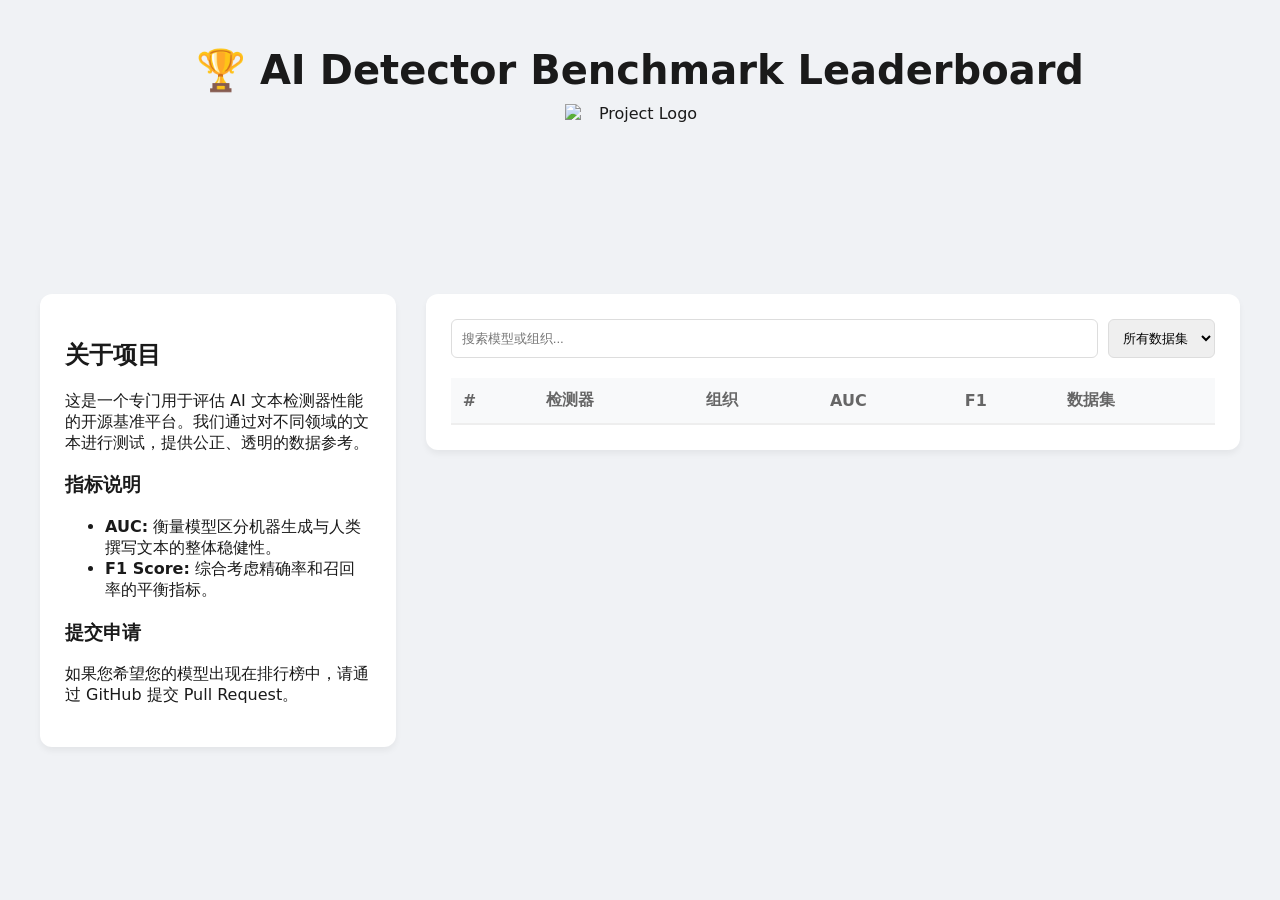
==== site/index.html @ 54aae3ce "modify" ====
<!DOCTYPE html>
<html>
<head>
    <meta charset="utf-8">
    <title>AI Detector Benchmark</title>
    <link rel="stylesheet" href="style.css">
</head>
<body>

    <header class="page-header">
        <h1>🏆 AI Detector Benchmark Leaderboard</h1>
        <img src="photo/logo.png" alt="Project Logo" class="centered-logo">
    </header>

    <div class="main-container">
        <aside class="left-panel">
            <h2>关于项目</h2>
            <p>这是一个专门用于评估 AI 文本检测器性能的开源基准平台。我们通过对不同领域的文本进行测试，提供公正、透明的数据参考。</p>
            
            <h3>指标说明</h3>
            <ul>
                <li><strong>AUC:</strong> 衡量模型区分机器生成与人类撰写文本的整体稳健性。</li>
                <li><strong>F1 Score:</strong> 综合考虑精确率和召回率的平衡指标。</li>
            </ul>

            <h3>提交申请</h3>
            <p>如果您希望您的模型出现在排行榜中，请通过 GitHub 提交 Pull Request。</p>
        </aside>

        <section class="right-panel">
            <div class="controls">
                <input type="text" id="search" placeholder="搜索模型或组织..." oninput="filterData()">
                <select id="datasetFilter" onchange="filterData()">
                    <option value="all">所有数据集</option>
                    <option value="Wiki">Wiki</option>
                    <option value="Arxiv">Arxiv</option>
                </select>
            </div>

            <table id="leaderboard">
                <thead>
                    <tr>
                        <th>#</th>
                        <th onclick="sortTable('detector')">检测器</th>
                        <th onclick="sortTable('organization')">组织</th>
                        <th onclick="sortTable('AUC')">AUC</th>
                        <th onclick="sortTable('F1')">F1</th>
                        <th>数据集</th>
                    </tr>
                </thead>
                <tbody></tbody>
            </table>
        </section>
    </div>

    <script src="script.js"></script>
</body>
</html>
---- site/style.css ----
/* 基础样式 */
body {
    font-family: 'Inter', system-ui, sans-serif;
    background: #f0f2f5;
    margin: 0;
    padding: 20px;
    color: #1a1a1a;
}

/* 头部居中样式 */
.page-header {
    text-align: center;
    margin-bottom: 40px;
}

.page-header h1 {
    margin-bottom: 10px;
    font-size: 2.5rem;
}

.centered-logo {
    width: 150px;  /* 固定宽度 */
    height: 150px; /* 固定高度 */
    object-fit: contain; /* 确保图片比例不失真 */
    display: block;
    margin: 0 auto;
}

/* 主体双栏布局 */
.main-container {
    display: flex;
    gap: 30px;
    max-width: 1200px;
    margin: 0 auto;
    align-items: flex-start;
}

/* 左侧介绍板 */
.left-panel {
    flex: 1; /* 占据较小空间 */
    background: white;
    padding: 25px;
    border-radius: 12px;
    box-shadow: 0 4px 6px rgba(0,0,0,0.05);
    position: sticky; /* 滚动时固定在左侧 */
    top: 20px;
}

/* 右侧排行榜板 */
.right-panel {
    flex: 2.5; /* 占据较大空间 */
    background: white;
    padding: 25px;
    border-radius: 12px;
    box-shadow: 0 4px 6px rgba(0,0,0,0.05);
}

/* 控件样式 */
.controls {
    display: flex;
    gap: 10px;
    margin-bottom: 20px;
}

#search { flex: 1; padding: 10px; border: 1px solid #ddd; border-radius: 6px; }
#datasetFilter { padding: 10px; border: 1px solid #ddd; border-radius: 6px; }

/* 表格美化 */
table {
    width: 100%;
    border-collapse: collapse;
}

th {
    background: #f8f9fa;
    color: #666;
    font-weight: 600;
    padding: 12px;
    border-bottom: 2px solid #eee;
    text-align: left;
    cursor: pointer;
}

td {
    padding: 15px 12px;
    border-bottom: 1px solid #eee;
}

tr:hover { background: #f9f9f9; }
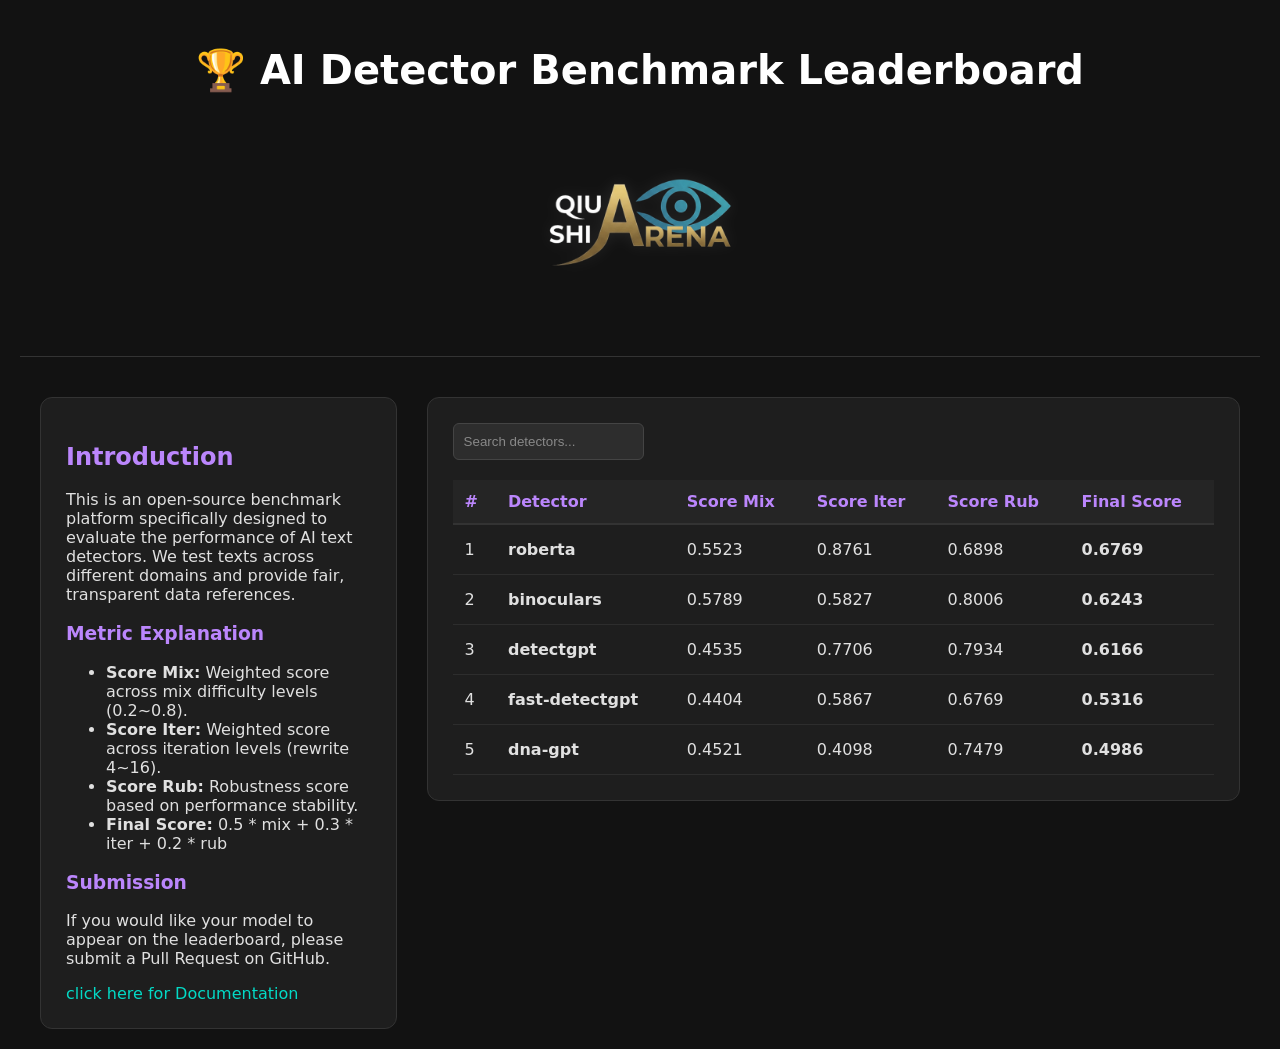
==== commit fe3b3485: "refactor: switch to per-detector JSON format with new leaderboard metrics - Replace leaderboard.json" ====
--- a/site/index.html
+++ b/site/index.html
@@ -14,38 +14,36 @@
 
     <div class="main-container">
         <aside class="left-panel">
-            <h2>关于项目</h2>
-            <p>这是一个专门用于评估 AI 文本检测器性能的开源基准平台。我们通过对不同领域的文本进行测试，提供公正、透明的数据参考。</p>
-            
-            <h3>指标说明</h3>
+            <h2>Introduction</h2>
+            <p>This is an open-source benchmark platform specifically designed to evaluate the performance of AI text detectors. We test texts across different domains and provide fair, transparent data references.</p>
+
+            <h3>Metric Explanation</h3>
             <ul>
-                <li><strong>AUC:</strong> 衡量模型区分机器生成与人类撰写文本的整体稳健性。</li>
-                <li><strong>F1 Score:</strong> 综合考虑精确率和召回率的平衡指标。</li>
+                <li><strong>Score Mix:</strong> Weighted score across mix difficulty levels (0.2~0.8).</li>
+                <li><strong>Score Iter:</strong> Weighted score across iteration levels (rewrite 4~16).</li>
+                <li><strong>Score Rub:</strong> Robustness score based on performance stability.</li>
+                <li><strong>Final Score:</strong> 0.5 * mix + 0.3 * iter + 0.2 * rub</li>
             </ul>
 
-            <h3>提交申请</h3>
-            <p>如果您希望您的模型出现在排行榜中，请通过 GitHub 提交 Pull Request。</p>
+            <h3>Submission</h3>
+            <p>If you would like your model to appear on the leaderboard, please submit a Pull Request on GitHub.</p>
+            <a href="docs/README.md" class="doc-link">click here for Documentation</a>
         </aside>
 
         <section class="right-panel">
             <div class="controls">
-                <input type="text" id="search" placeholder="搜索模型或组织..." oninput="filterData()">
-                <select id="datasetFilter" onchange="filterData()">
-                    <option value="all">所有数据集</option>
-                    <option value="Wiki">Wiki</option>
-                    <option value="Arxiv">Arxiv</option>
-                </select>
+                <input type="text" id="search" placeholder="Search detectors..." oninput="filterData()">
             </div>
 
             <table id="leaderboard">
                 <thead>
                     <tr>
                         <th>#</th>
-                        <th onclick="sortTable('detector')">检测器</th>
-                        <th onclick="sortTable('organization')">组织</th>
-                        <th onclick="sortTable('AUC')">AUC</th>
-                        <th onclick="sortTable('F1')">F1</th>
-                        <th>数据集</th>
+                        <th onclick="sortTable('detector')">Detector</th>
+                        <th onclick="sortTable('scoreMix')">Score Mix</th>
+                        <th onclick="sortTable('scoreIter')">Score Iter</th>
+                        <th onclick="sortTable('scoreRub')">Score Rub</th>
+                        <th onclick="sortTable('finalScore')">Final Score</th>
                     </tr>
                 </thead>
                 <tbody></tbody>
--- a/site/style.css
+++ b/site/style.css
@@ -1,29 +1,32 @@
-/* 基础样式 */
+/* 基础背景与文字颜色 */
 body {
-    font-family: 'Inter', system-ui, sans-serif;
-    background: #f0f2f5;
+    font-family: 'Inter', system-ui, -apple-system, sans-serif;
+    background: #121212; /* 深色背景 */
+    color: #e0e0e0;      /* 浅灰色文字，比纯白更护眼 */
     margin: 0;
     padding: 20px;
-    color: #1a1a1a;
 }
 
-/* 头部居中样式 */
+/* 头部样式 */
 .page-header {
     text-align: center;
     margin-bottom: 40px;
+    border-bottom: 1px solid #333;
+    padding-bottom: 20px;
 }
 
 .page-header h1 {
-    margin-bottom: 10px;
+    color: #ffffff;
     font-size: 2.5rem;
 }
 
 .centered-logo {
-    width: 150px;  /* 固定宽度 */
-    height: 150px; /* 固定高度 */
-    object-fit: contain; /* 确保图片比例不失真 */
+    width: 350px;
+    height: 200px;
+    object-fit: contain;
     display: block;
-    margin: 0 auto;
+    margin: 15px auto;
+    filter: drop-shadow(0 0 8px rgba(255,255,255,0.1)); /* 给logo加点微光 */
 }
 
 /* 主体双栏布局 */
@@ -35,55 +38,92 @@
     align-items: flex-start;
 }
 
-/* 左侧介绍板 */
+/* 左侧介绍板 - 深色卡片化 */
 .left-panel {
-    flex: 1; /* 占据较小空间 */
-    background: white;
+    flex: 1;
+    background: #1e1e1e; /* 比背景稍浅的黑色 */
     padding: 25px;
     border-radius: 12px;
-    box-shadow: 0 4px 6px rgba(0,0,0,0.05);
-    position: sticky; /* 滚动时固定在左侧 */
+    border: 1px solid #333;
+    position: sticky;
     top: 20px;
+}
+
+.left-panel h2, .left-panel h3 {
+    color: #bb86fc; /* 使用紫色作为强调色，典型的深色UI风格 */
 }
 
 /* 右侧排行榜板 */
 .right-panel {
-    flex: 2.5; /* 占据较大空间 */
-    background: white;
+    flex: 2.5;
+    background: #1e1e1e;
     padding: 25px;
     border-radius: 12px;
-    box-shadow: 0 4px 6px rgba(0,0,0,0.05);
+    border: 1px solid #333;
 }
 
-/* 控件样式 */
+/* 控件样式 - 深色适配 */
 .controls {
     display: flex;
     gap: 10px;
     margin-bottom: 20px;
 }
 
-#search { flex: 1; padding: 10px; border: 1px solid #ddd; border-radius: 6px; }
-#datasetFilter { padding: 10px; border: 1px solid #ddd; border-radius: 6px; }
+#search, #datasetFilter {
+    background: #2d2d2d;
+    color: white;
+    border: 1px solid #444;
+    padding: 10px;
+    border-radius: 6px;
+}
 
-/* 表格美化 */
+#search::placeholder {
+    color: #888;
+}
+
+/* 表格深色美化 */
 table {
     width: 100%;
     border-collapse: collapse;
+    background: transparent;
 }
 
 th {
-    background: #f8f9fa;
-    color: #666;
+    background: #252525;
+    color: #bb86fc;
     font-weight: 600;
     padding: 12px;
-    border-bottom: 2px solid #eee;
+    border-bottom: 2px solid #333;
     text-align: left;
     cursor: pointer;
 }
 
 td {
     padding: 15px 12px;
-    border-bottom: 1px solid #eee;
+    border-bottom: 1px solid #2d2d2d;
 }
 
-tr:hover { background: #f9f9f9; }+tr:hover {
+    background: #2a2a2a; /* 悬停颜色稍微加亮 */
+}
+
+/* 链接颜色优化 */
+a {
+    color: #03dac6; /* 青绿色链接在深色背景下非常清晰 */
+    text-decoration: none;
+}
+
+a:hover {
+    text-decoration: underline;
+}
+
+/* 响应式适配：手机端自动改为单栏 */
+@media (max-width: 768px) {
+    .main-container {
+        flex-direction: column;
+    }
+    .left-panel {
+        position: static;
+        width: 100%;
+    }
+}
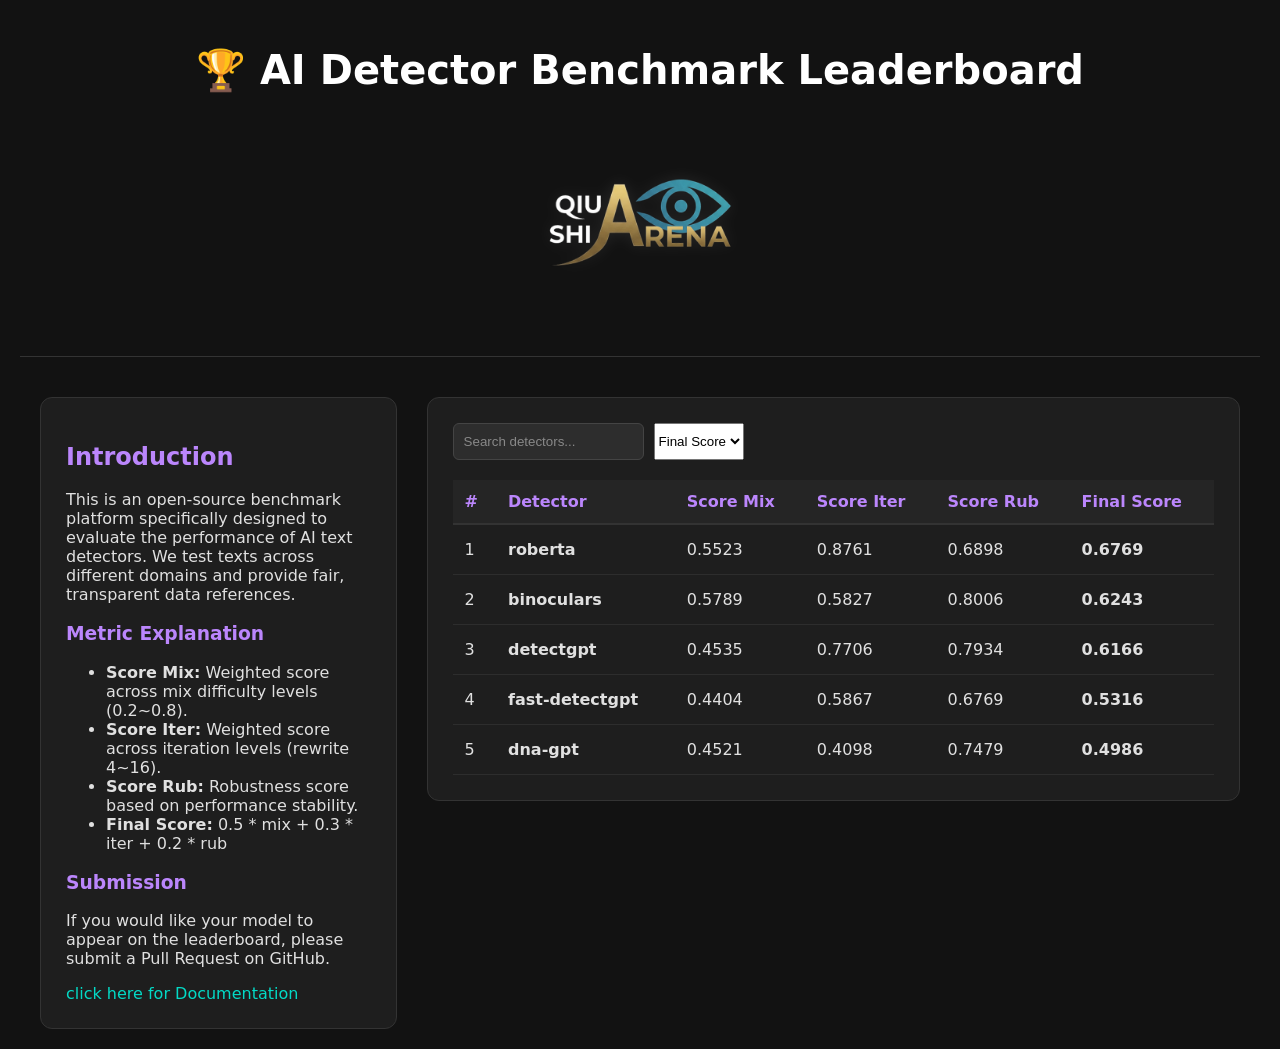
==== commit ed1cfd6e: "add sort selector to leaderboard Co-Authored-By: Claude Opus 4.6 <noreply@anthropic.com>" ====
--- a/site/index.html
+++ b/site/index.html
@@ -33,6 +33,12 @@
         <section class="right-panel">
             <div class="controls">
                 <input type="text" id="search" placeholder="Search detectors..." oninput="filterData()">
+                <select id="sortBy" onchange="sortTable(this.value)">
+                    <option value="finalScore">Final Score</option>
+                    <option value="scoreMix">Score Mix</option>
+                    <option value="scoreIter">Score Iter</option>
+                    <option value="scoreRub">Score Rub</option>
+                </select>
             </div>
 
             <table id="leaderboard">
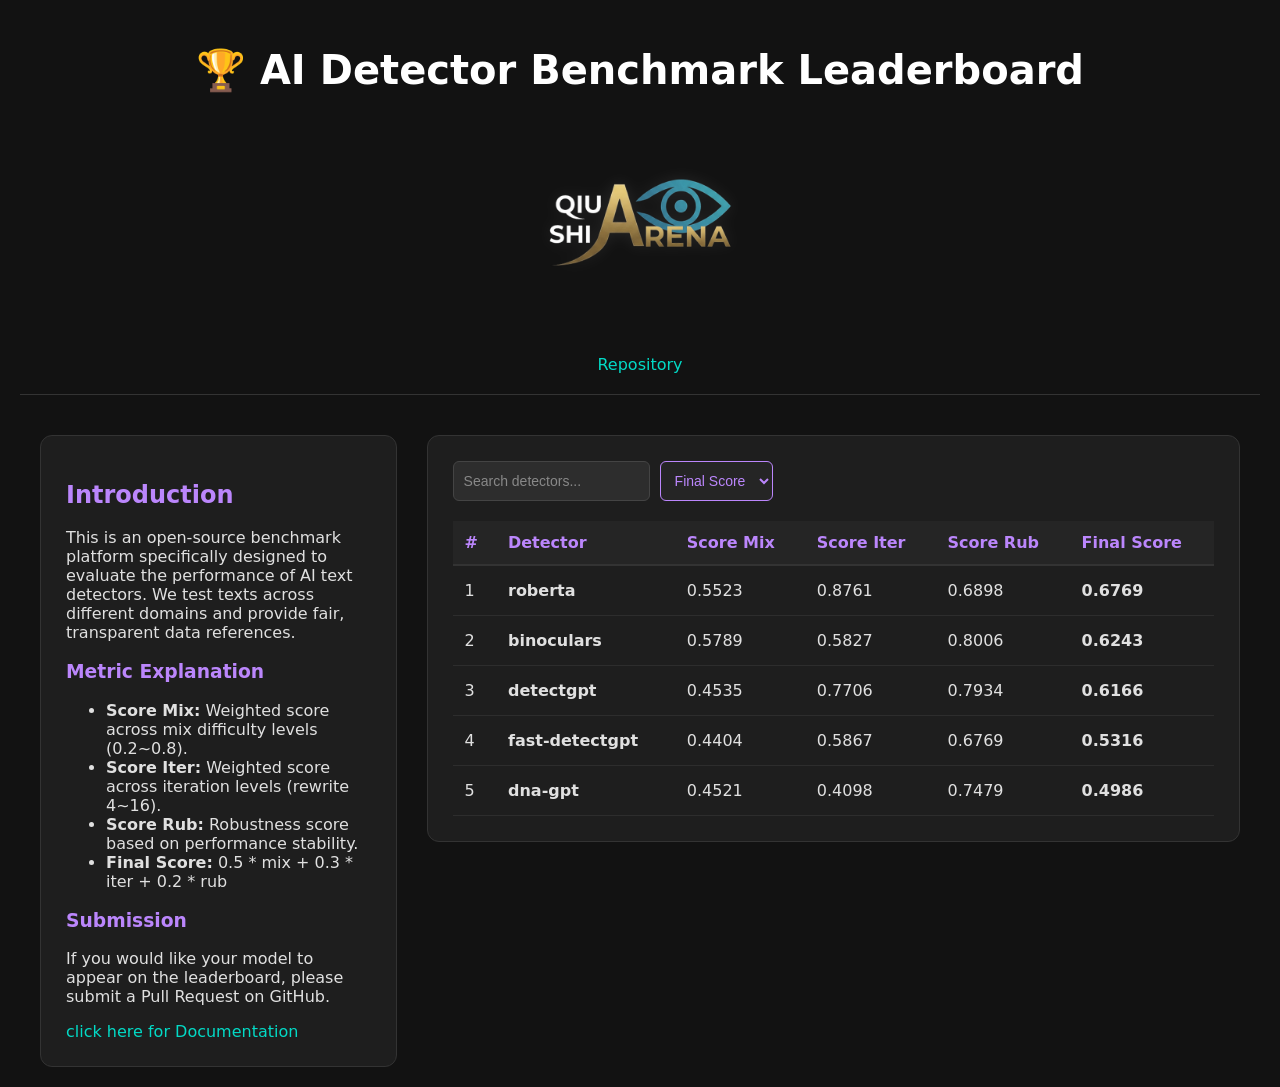
==== commit 54d794a7: "add repository link below logo Co-Authored-By: Claude Opus 4.6 <noreply@anthropic.com>" ====
--- a/site/index.html
+++ b/site/index.html
@@ -10,6 +10,8 @@
     <header class="page-header">
         <h1>🏆 AI Detector Benchmark Leaderboard</h1>
         <img src="photo/logo.png" alt="Project Logo" class="centered-logo">
+        <br>
+        <a href="https://github.com/QiushiArena/qiushiBenchmark" target="_blank" rel="noopener noreferrer">Repository</a>
     </header>
 
     <div class="main-container">
--- a/site/style.css
+++ b/site/style.css
@@ -69,12 +69,25 @@
     margin-bottom: 20px;
 }
 
-#search, #datasetFilter {
+#search, #datasetFilter, #sortBy {
     background: #2d2d2d;
-    color: white;
+    color: #e0e0e0;
     border: 1px solid #444;
     padding: 10px;
     border-radius: 6px;
+    font-size: 14px;
+}
+
+#sortBy {
+    background: #252525;
+    border: 1px solid #bb86fc;
+    color: #bb86fc;
+    cursor: pointer;
+}
+
+#sortBy option {
+    background: #1e1e1e;
+    color: #e0e0e0;
 }
 
 #search::placeholder {
